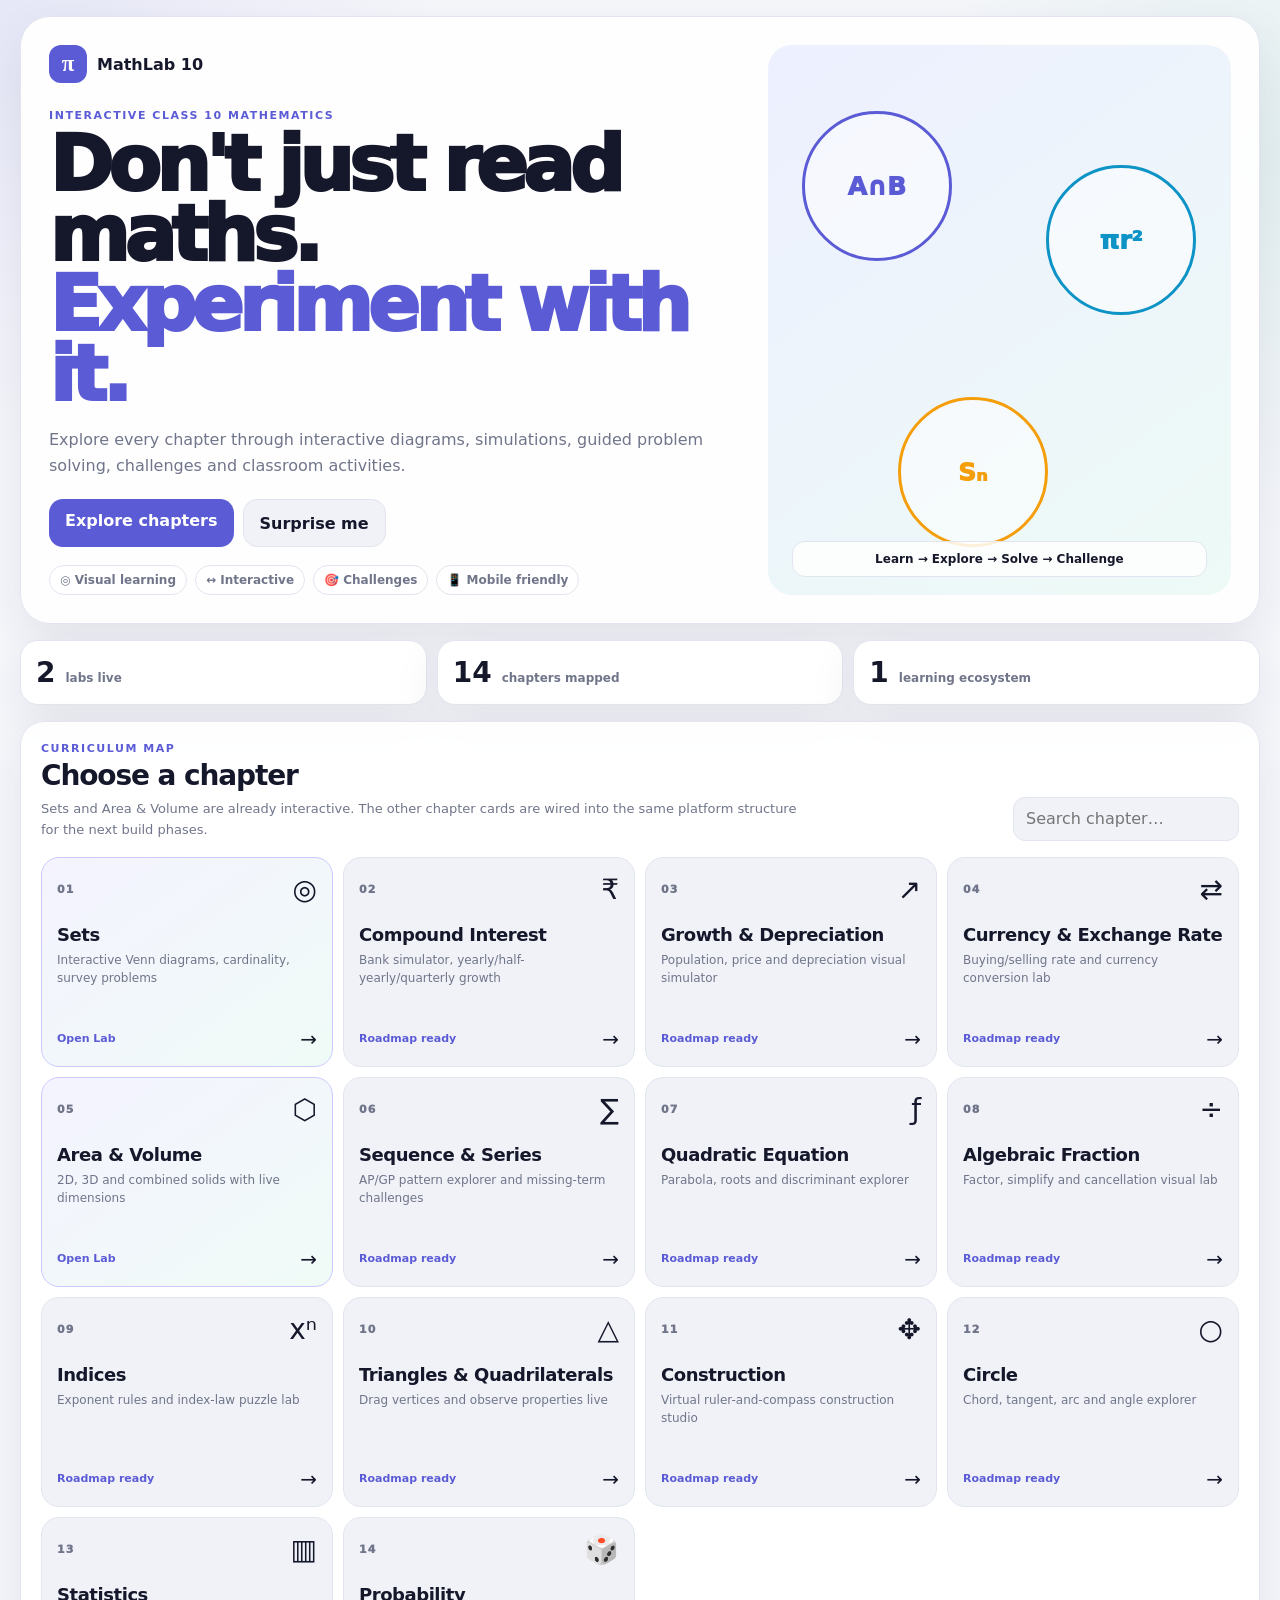
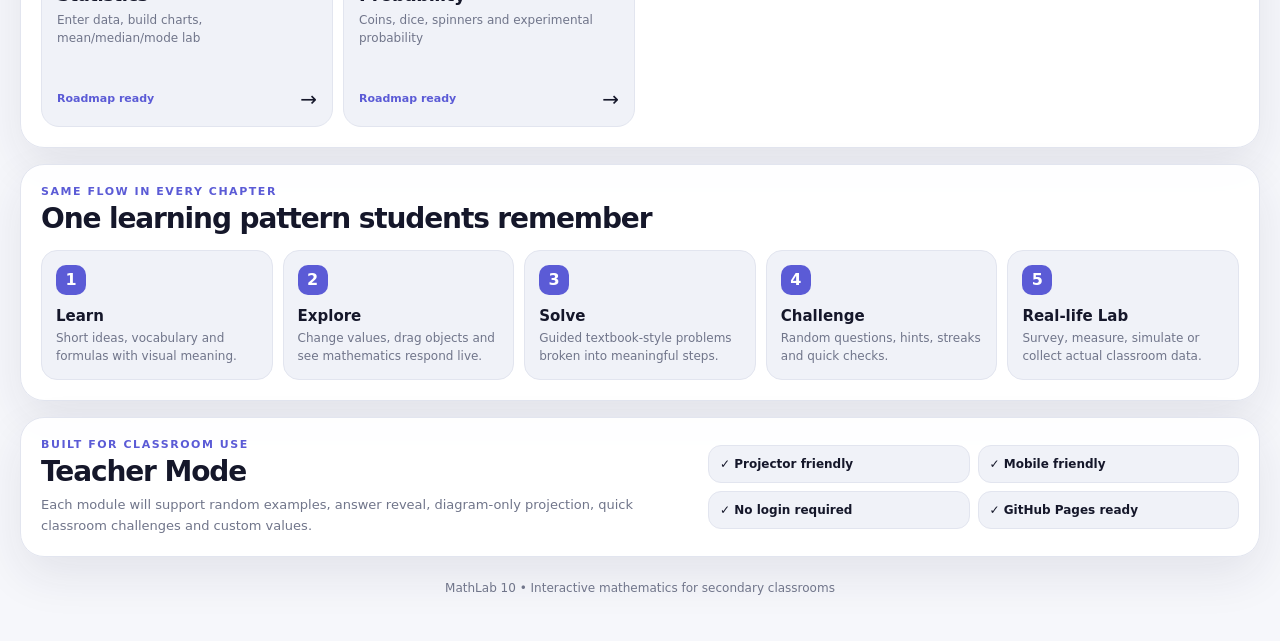
==== index.html @ 8155bafa "Add files via upload" ====
<!DOCTYPE html>
<html lang="en">
<head>
<meta charset="UTF-8">
<meta name="viewport" content="width=device-width, initial-scale=1.0">
<meta name="theme-color" content="#5b5bd6">
<meta name="description" content="MathLab 10 — Interactive Class 10 Mathematics learning labs">
<title>MathLab 10 — Interactive Mathematics</title>
<link rel="stylesheet" href="styles.css">
</head>
<body>
<main class="app">
  <section class="hero">
    <div class="hero-copy">
      <div class="brandline"><span class="logo">π</span><span>MathLab 10</span></div>
      <div class="eyebrow">Interactive Class 10 Mathematics</div>
      <h1>Don't just read maths.<br><span>Experiment with it.</span></h1>
      <p>Explore every chapter through interactive diagrams, simulations, guided problem solving, challenges and classroom activities.</p>
      <div class="hero-actions">
        <a class="primary-btn" href="#chapters">Explore chapters</a>
        <button class="ghost-btn" id="randomChapter">Surprise me</button>
      </div>
      <div class="hero-pills">
        <span>◎ Visual learning</span><span>↔ Interactive</span><span>🎯 Challenges</span><span>📱 Mobile friendly</span>
      </div>
    </div>
    <div class="hero-visual" aria-hidden="true">
      <div class="orb one">A∩B</div><div class="orb two">πr²</div><div class="orb three">Sₙ</div>
      <div class="mini-board">Learn → Explore → Solve → Challenge</div>
    </div>
  </section>

  <section class="progress-strip">
    <div><strong>2</strong><span>labs live</span></div>
    <div><strong>14</strong><span>chapters mapped</span></div>
    <div><strong>1</strong><span>learning ecosystem</span></div>
  </section>

  <section id="chapters" class="chapter-section">
    <div class="section-head">
      <div>
        <div class="eyebrow">Curriculum map</div>
        <h2>Choose a chapter</h2>
        <p>Sets and Area & Volume are already interactive. The other chapter cards are wired into the same platform structure for the next build phases.</p>
      </div>
      <div class="search-wrap">
        <input id="chapterSearch" type="search" placeholder="Search chapter…">
      </div>
    </div>
    <div class="chapter-grid" id="chapterGrid">
      <a class="chapter-card ready" href="modules/sets/index.html" data-title="sets">
      <div class="chapter-top"><span class="chapter-num">01</span><span class="chapter-icon">◎</span></div>
      <h3>Sets</h3>
      <p>Interactive Venn diagrams, cardinality, survey problems</p>
      <div class="chapter-foot"><span class="status">Open Lab</span><span class="arrow">→</span></div>
    </a>
<a class="chapter-card planned" href="chapter.html?c=2" data-title="compound interest">
      <div class="chapter-top"><span class="chapter-num">02</span><span class="chapter-icon">₹</span></div>
      <h3>Compound Interest</h3>
      <p>Bank simulator, yearly/half-yearly/quarterly growth</p>
      <div class="chapter-foot"><span class="status">Roadmap ready</span><span class="arrow">→</span></div>
    </a>
<a class="chapter-card planned" href="chapter.html?c=3" data-title="growth & depreciation">
      <div class="chapter-top"><span class="chapter-num">03</span><span class="chapter-icon">↗</span></div>
      <h3>Growth & Depreciation</h3>
      <p>Population, price and depreciation visual simulator</p>
      <div class="chapter-foot"><span class="status">Roadmap ready</span><span class="arrow">→</span></div>
    </a>
<a class="chapter-card planned" href="chapter.html?c=4" data-title="currency & exchange rate">
      <div class="chapter-top"><span class="chapter-num">04</span><span class="chapter-icon">⇄</span></div>
      <h3>Currency & Exchange Rate</h3>
      <p>Buying/selling rate and currency conversion lab</p>
      <div class="chapter-foot"><span class="status">Roadmap ready</span><span class="arrow">→</span></div>
    </a>
<a class="chapter-card ready" href="modules/mensuration/index.html" data-title="area & volume">
      <div class="chapter-top"><span class="chapter-num">05</span><span class="chapter-icon">⬡</span></div>
      <h3>Area & Volume</h3>
      <p>2D, 3D and combined solids with live dimensions</p>
      <div class="chapter-foot"><span class="status">Open Lab</span><span class="arrow">→</span></div>
    </a>
<a class="chapter-card planned" href="chapter.html?c=6" data-title="sequence & series">
      <div class="chapter-top"><span class="chapter-num">06</span><span class="chapter-icon">∑</span></div>
      <h3>Sequence & Series</h3>
      <p>AP/GP pattern explorer and missing-term challenges</p>
      <div class="chapter-foot"><span class="status">Roadmap ready</span><span class="arrow">→</span></div>
    </a>
<a class="chapter-card planned" href="chapter.html?c=7" data-title="quadratic equation">
      <div class="chapter-top"><span class="chapter-num">07</span><span class="chapter-icon">ƒ</span></div>
      <h3>Quadratic Equation</h3>
      <p>Parabola, roots and discriminant explorer</p>
      <div class="chapter-foot"><span class="status">Roadmap ready</span><span class="arrow">→</span></div>
    </a>
<a class="chapter-card planned" href="chapter.html?c=8" data-title="algebraic fraction">
      <div class="chapter-top"><span class="chapter-num">08</span><span class="chapter-icon">÷</span></div>
      <h3>Algebraic Fraction</h3>
      <p>Factor, simplify and cancellation visual lab</p>
      <div class="chapter-foot"><span class="status">Roadmap ready</span><span class="arrow">→</span></div>
    </a>
<a class="chapter-card planned" href="chapter.html?c=9" data-title="indices">
      <div class="chapter-top"><span class="chapter-num">09</span><span class="chapter-icon">xⁿ</span></div>
      <h3>Indices</h3>
      <p>Exponent rules and index-law puzzle lab</p>
      <div class="chapter-foot"><span class="status">Roadmap ready</span><span class="arrow">→</span></div>
    </a>
<a class="chapter-card planned" href="chapter.html?c=10" data-title="triangles & quadrilaterals">
      <div class="chapter-top"><span class="chapter-num">10</span><span class="chapter-icon">△</span></div>
      <h3>Triangles & Quadrilaterals</h3>
      <p>Drag vertices and observe properties live</p>
      <div class="chapter-foot"><span class="status">Roadmap ready</span><span class="arrow">→</span></div>
    </a>
<a class="chapter-card planned" href="chapter.html?c=11" data-title="construction">
      <div class="chapter-top"><span class="chapter-num">11</span><span class="chapter-icon">✥</span></div>
      <h3>Construction</h3>
      <p>Virtual ruler-and-compass construction studio</p>
      <div class="chapter-foot"><span class="status">Roadmap ready</span><span class="arrow">→</span></div>
    </a>
<a class="chapter-card planned" href="chapter.html?c=12" data-title="circle">
      <div class="chapter-top"><span class="chapter-num">12</span><span class="chapter-icon">○</span></div>
      <h3>Circle</h3>
      <p>Chord, tangent, arc and angle explorer</p>
      <div class="chapter-foot"><span class="status">Roadmap ready</span><span class="arrow">→</span></div>
    </a>
<a class="chapter-card planned" href="chapter.html?c=13" data-title="statistics">
      <div class="chapter-top"><span class="chapter-num">13</span><span class="chapter-icon">▥</span></div>
      <h3>Statistics</h3>
      <p>Enter data, build charts, mean/median/mode lab</p>
      <div class="chapter-foot"><span class="status">Roadmap ready</span><span class="arrow">→</span></div>
    </a>
<a class="chapter-card planned" href="chapter.html?c=14" data-title="probability">
      <div class="chapter-top"><span class="chapter-num">14</span><span class="chapter-icon">🎲</span></div>
      <h3>Probability</h3>
      <p>Coins, dice, spinners and experimental probability</p>
      <div class="chapter-foot"><span class="status">Roadmap ready</span><span class="arrow">→</span></div>
    </a>
    </div>
  </section>

  <section class="learning-flow">
    <div class="section-head">
      <div><div class="eyebrow">Same flow in every chapter</div><h2>One learning pattern students remember</h2></div>
    </div>
    <div class="flow-grid">
      <article><b>1</b><h3>Learn</h3><p>Short ideas, vocabulary and formulas with visual meaning.</p></article>
      <article><b>2</b><h3>Explore</h3><p>Change values, drag objects and see mathematics respond live.</p></article>
      <article><b>3</b><h3>Solve</h3><p>Guided textbook-style problems broken into meaningful steps.</p></article>
      <article><b>4</b><h3>Challenge</h3><p>Random questions, hints, streaks and quick checks.</p></article>
      <article><b>5</b><h3>Real-life Lab</h3><p>Survey, measure, simulate or collect actual classroom data.</p></article>
    </div>
  </section>

  <section class="teacher-panel">
    <div>
      <div class="eyebrow">Built for classroom use</div>
      <h2>Teacher Mode</h2>
      <p>Each module will support random examples, answer reveal, diagram-only projection, quick classroom challenges and custom values.</p>
    </div>
    <div class="teacher-list">
      <span>✓ Projector friendly</span><span>✓ Mobile friendly</span><span>✓ No login required</span><span>✓ GitHub Pages ready</span>
    </div>
  </section>

  <footer>MathLab 10 • Interactive mathematics for secondary classrooms</footer>
</main>
<script src="app.js"></script>
</body>
</html>
---- styles.css ----
:root{
  --bg:#f6f7fb;--card:#fff;--panel:#f0f2f8;--text:#15172a;--muted:#70758a;
  --border:#e2e5ef;--accent:#5b5bd6;--accent2:#18a37a;--warm:#f59e0b;
  --shadow:0 18px 48px rgba(28,34,65,.09);--radius:24px;
}
*{box-sizing:border-box}
html{scroll-behavior:smooth}
body{margin:0;min-width:320px;background:
 radial-gradient(circle at 0 0,rgba(91,91,214,.10),transparent 28rem),
 radial-gradient(circle at 100% 7%,rgba(24,163,122,.08),transparent 24rem),var(--bg);
 color:var(--text);font-family:Inter,ui-sans-serif,system-ui,-apple-system,BlinkMacSystemFont,"Segoe UI",sans-serif}
a{text-decoration:none;color:inherit}button,input{font:inherit}
button{cursor:pointer}
.app{width:min(1240px,calc(100% - 24px));margin:16px auto 38px;display:grid;gap:16px}
.hero{display:grid;grid-template-columns:minmax(0,1.2fr) minmax(300px,.8fr);gap:24px;padding:28px;border:1px solid var(--border);border-radius:30px;background:rgba(255,255,255,.94);box-shadow:var(--shadow);overflow:hidden}
.brandline{display:flex;align-items:center;gap:10px;font-weight:900;margin-bottom:26px}
.logo{width:38px;height:38px;border-radius:12px;display:grid;place-items:center;background:var(--accent);color:#fff;font-family:Georgia,serif;font-size:23px}
.eyebrow{font-size:11px;font-weight:900;letter-spacing:.14em;text-transform:uppercase;color:var(--accent)}
.hero h1{font-size:clamp(2.5rem,6vw,5.5rem);line-height:.91;letter-spacing:-.065em;margin:8px 0 0;font-weight:950}
.hero h1 span{color:var(--accent)}
.hero p{max-width:730px;color:var(--muted);font-size:16px;line-height:1.65;margin:17px 0 0}
.hero-actions{display:flex;gap:9px;flex-wrap:wrap;margin-top:20px}
.primary-btn,.ghost-btn{min-height:48px;border-radius:14px;padding:12px 16px;font-weight:850}
.primary-btn{background:var(--accent);color:#fff}
.ghost-btn{border:1px solid var(--border);background:var(--panel);color:var(--text)}
.hero-pills{display:flex;gap:8px;flex-wrap:wrap;margin-top:18px;color:var(--muted);font-size:12px;font-weight:800}
.hero-pills span{padding:7px 10px;border-radius:999px;border:1px solid var(--border);background:#fff}
.hero-visual{min-height:390px;border-radius:24px;background:linear-gradient(145deg,#edf0ff,#edfaf6);position:relative;overflow:hidden}
.orb{position:absolute;width:150px;height:150px;border-radius:50%;display:grid;place-items:center;font-weight:950;font-size:25px;border:3px solid;background:rgba(255,255,255,.45)}
.orb.one{left:34px;top:66px;color:var(--accent);border-color:var(--accent)}
.orb.two{right:35px;top:120px;color:#0d93c5;border-color:#0d93c5}
.orb.three{left:130px;bottom:48px;color:var(--warm);border-color:var(--warm)}
.mini-board{position:absolute;left:24px;right:24px;bottom:18px;background:rgba(255,255,255,.85);border:1px solid var(--border);border-radius:13px;padding:10px;text-align:center;font-size:12px;font-weight:850}
.progress-strip{display:grid;grid-template-columns:repeat(3,1fr);gap:10px}
.progress-strip div{background:#fff;border:1px solid var(--border);border-radius:18px;padding:15px;display:flex;gap:10px;align-items:baseline;box-shadow:var(--shadow)}
.progress-strip strong{font-size:28px}.progress-strip span{font-size:12px;color:var(--muted);font-weight:800}
.chapter-section,.learning-flow,.teacher-panel{background:rgba(255,255,255,.96);border:1px solid var(--border);border-radius:var(--radius);padding:20px;box-shadow:var(--shadow)}
.section-head{display:flex;align-items:end;justify-content:space-between;gap:14px;flex-wrap:wrap}
.section-head h2,.teacher-panel h2{margin:4px 0 0;font-size:28px;letter-spacing:-.04em}
.section-head p,.teacher-panel p{max-width:760px;color:var(--muted);font-size:13px;line-height:1.6;margin:7px 0 0}
.search-wrap input{min-height:44px;border:1px solid var(--border);border-radius:12px;padding:0 12px;background:var(--panel);color:var(--text);min-width:220px}
.chapter-grid{display:grid;grid-template-columns:repeat(4,minmax(0,1fr));gap:10px;margin-top:16px}
.chapter-card{border:1px solid var(--border);border-radius:18px;padding:15px;background:var(--panel);min-width:0;transition:.18s ease;display:flex;flex-direction:column;min-height:210px}
.chapter-card.ready{background:linear-gradient(145deg,#f4f3ff,#f0fbf7);border-color:#cbc9ff}
.chapter-top{display:flex;align-items:center;justify-content:space-between}
.chapter-num{font-size:11px;font-weight:950;color:var(--muted);letter-spacing:.1em}
.chapter-icon{font-size:28px}
.chapter-card h3{margin:18px 0 6px;font-size:18px;letter-spacing:-.025em}
.chapter-card p{margin:0;color:var(--muted);font-size:12px;line-height:1.55}
.chapter-foot{display:flex;align-items:center;justify-content:space-between;margin-top:auto;padding-top:18px}
.status{font-size:11px;font-weight:900;color:var(--accent)}
.arrow{font-size:20px}
.chapter-card:hover{transform:translateY(-3px);box-shadow:0 12px 30px rgba(28,34,65,.10)}
.flow-grid{display:grid;grid-template-columns:repeat(5,minmax(0,1fr));gap:10px;margin-top:15px}
.flow-grid article{border:1px solid var(--border);border-radius:16px;padding:14px;background:var(--panel)}
.flow-grid b{width:30px;height:30px;border-radius:10px;background:var(--accent);color:#fff;display:grid;place-items:center}
.flow-grid h3{font-size:15px;margin:12px 0 4px}.flow-grid p{font-size:12px;line-height:1.5;color:var(--muted);margin:0}
.teacher-panel{display:grid;grid-template-columns:1.1fr .9fr;gap:18px;align-items:center}
.teacher-list{display:grid;grid-template-columns:1fr 1fr;gap:8px}
.teacher-list span{border:1px solid var(--border);border-radius:13px;padding:11px;background:var(--panel);font-size:12px;font-weight:850}
footer{text-align:center;color:var(--muted);font-size:12px;padding:8px 0}
@media(max-width:1000px){.chapter-grid{grid-template-columns:repeat(3,1fr)}.flow-grid{grid-template-columns:repeat(3,1fr)}}
@media(max-width:800px){.hero{grid-template-columns:1fr}.hero-visual{display:none}.chapter-grid{grid-template-columns:repeat(2,1fr)}.teacher-panel{grid-template-columns:1fr}.flow-grid{grid-template-columns:1fr 1fr}}
@media(max-width:560px){.app{width:min(100% - 16px,1240px);margin-top:8px}.hero,.chapter-section,.learning-flow,.teacher-panel{padding:14px;border-radius:18px}.hero h1{font-size:clamp(2.4rem,13vw,3.6rem)}.progress-strip{grid-template-columns:1fr}.chapter-grid{grid-template-columns:1fr}.flow-grid,.teacher-list{grid-template-columns:1fr}.search-wrap,.search-wrap input{width:100%}}
@media(prefers-reduced-motion:reduce){*{scroll-behavior:auto!important;transition:none!important}}
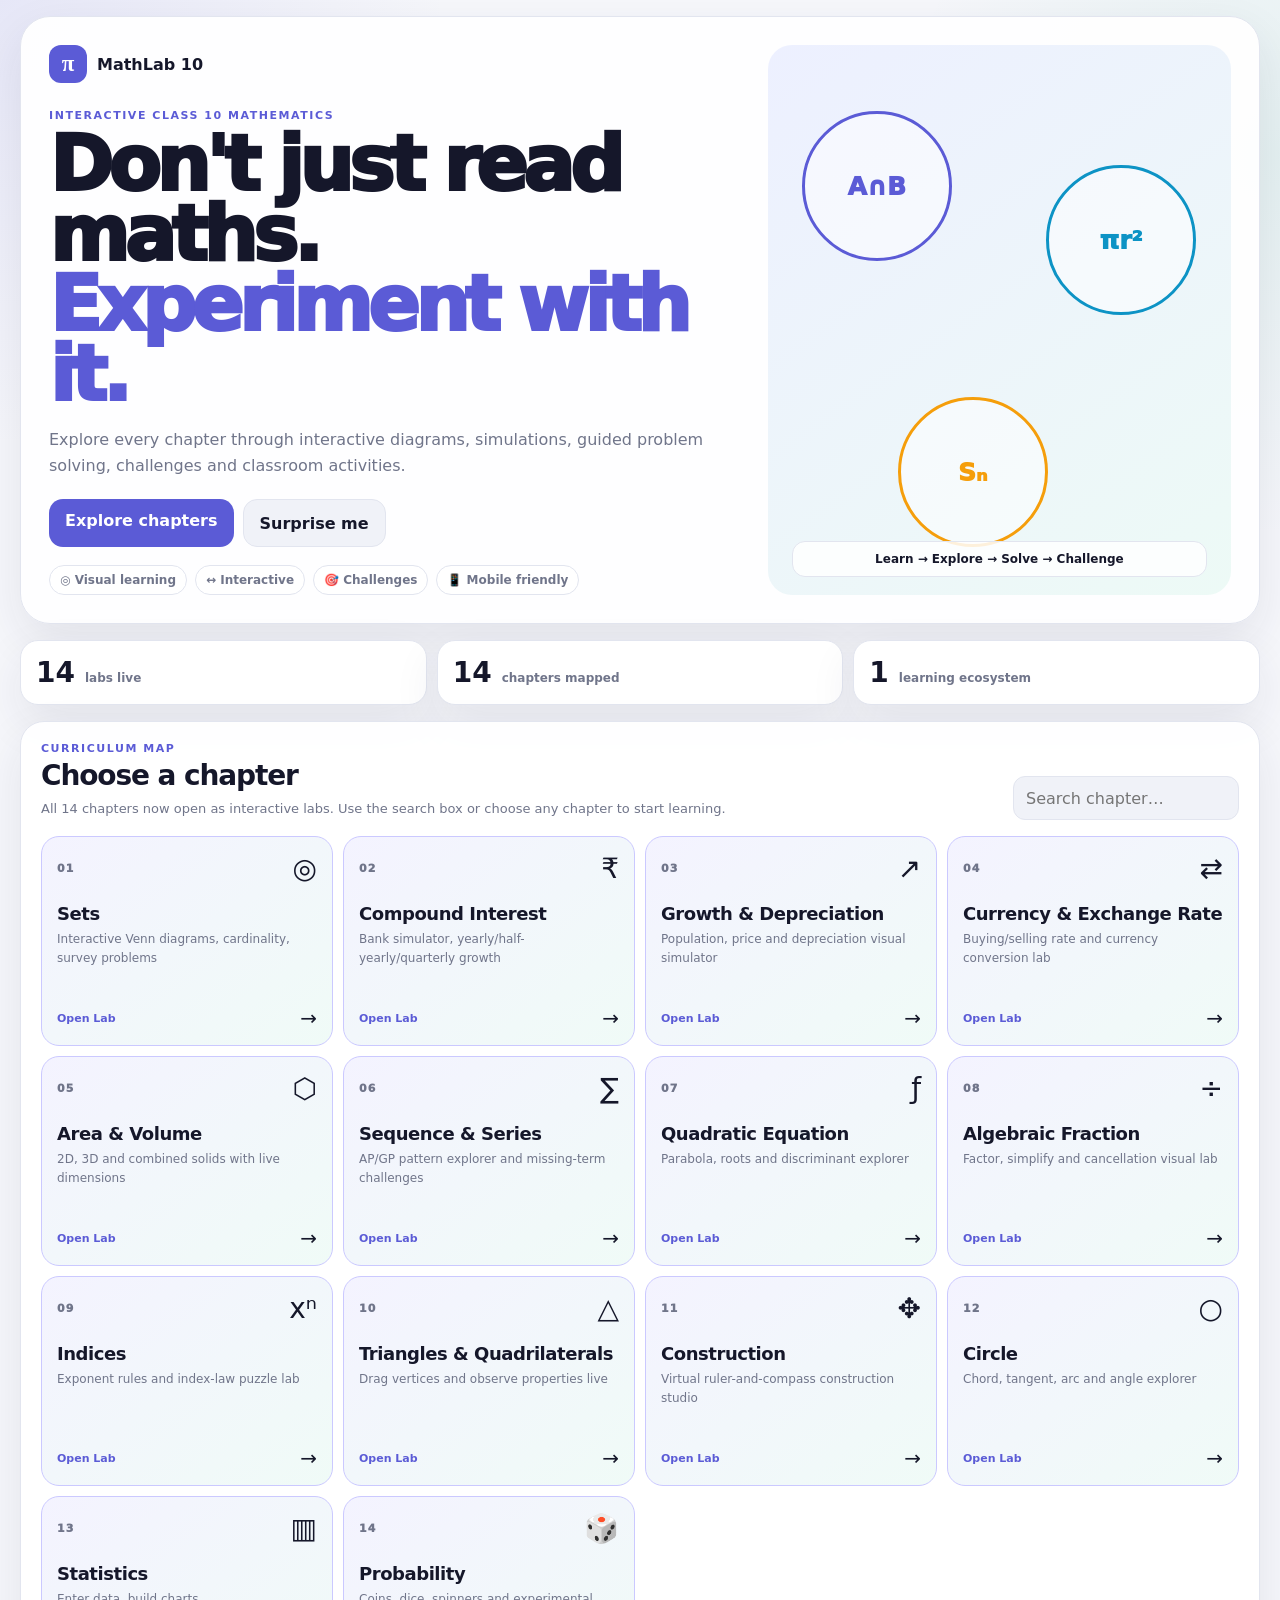
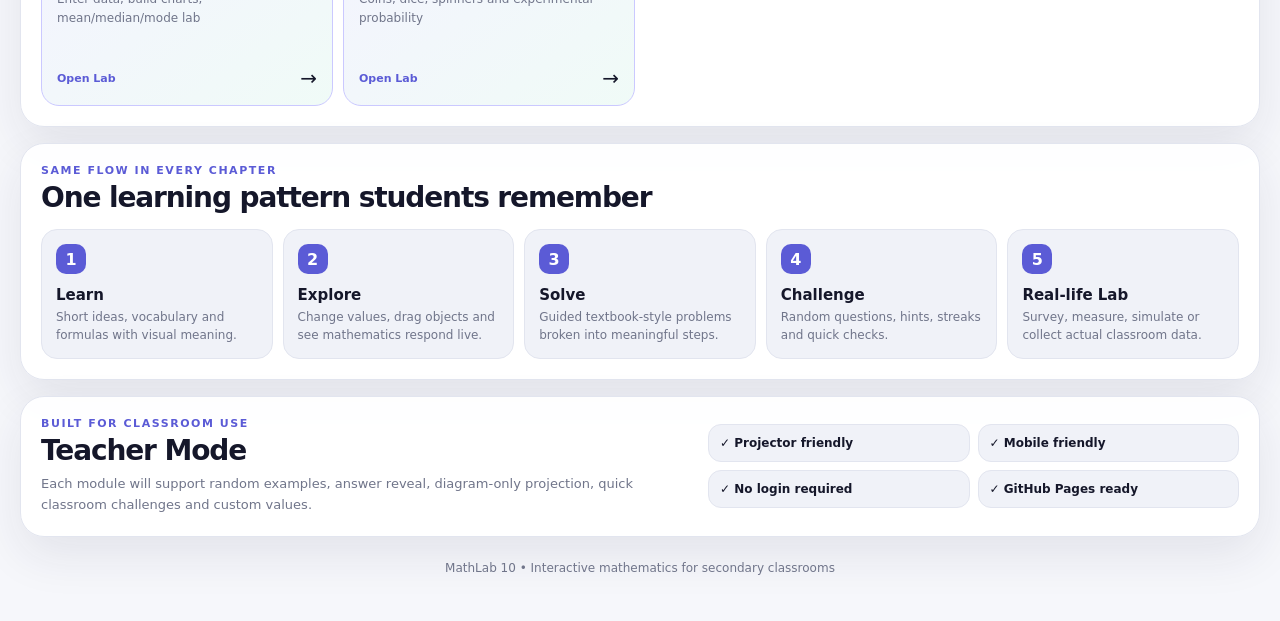
==== commit e4f240ce: "Add files via upload" ====
--- a/index.html
+++ b/index.html
@@ -31,7 +31,7 @@
   </section>
 
   <section class="progress-strip">
-    <div><strong>2</strong><span>labs live</span></div>
+    <div><strong>14</strong><span>labs live</span></div>
     <div><strong>14</strong><span>chapters mapped</span></div>
     <div><strong>1</strong><span>learning ecosystem</span></div>
   </section>
@@ -41,7 +41,7 @@
       <div>
         <div class="eyebrow">Curriculum map</div>
         <h2>Choose a chapter</h2>
-        <p>Sets and Area & Volume are already interactive. The other chapter cards are wired into the same platform structure for the next build phases.</p>
+        <p>All 14 chapters now open as interactive labs. Use the search box or choose any chapter to start learning.</p>
       </div>
       <div class="search-wrap">
         <input id="chapterSearch" type="search" placeholder="Search chapter…">
@@ -54,23 +54,23 @@
       <p>Interactive Venn diagrams, cardinality, survey problems</p>
       <div class="chapter-foot"><span class="status">Open Lab</span><span class="arrow">→</span></div>
     </a>
-<a class="chapter-card planned" href="chapter.html?c=2" data-title="compound interest">
+<a class="chapter-card ready" href="modules/compound-interest/index.html" data-title="compound interest">
       <div class="chapter-top"><span class="chapter-num">02</span><span class="chapter-icon">₹</span></div>
       <h3>Compound Interest</h3>
       <p>Bank simulator, yearly/half-yearly/quarterly growth</p>
-      <div class="chapter-foot"><span class="status">Roadmap ready</span><span class="arrow">→</span></div>
+      <div class="chapter-foot"><span class="status">Open Lab</span><span class="arrow">→</span></div>
     </a>
-<a class="chapter-card planned" href="chapter.html?c=3" data-title="growth & depreciation">
+<a class="chapter-card ready" href="modules/growth-depreciation/index.html" data-title="growth & depreciation">
       <div class="chapter-top"><span class="chapter-num">03</span><span class="chapter-icon">↗</span></div>
       <h3>Growth & Depreciation</h3>
       <p>Population, price and depreciation visual simulator</p>
-      <div class="chapter-foot"><span class="status">Roadmap ready</span><span class="arrow">→</span></div>
+      <div class="chapter-foot"><span class="status">Open Lab</span><span class="arrow">→</span></div>
     </a>
-<a class="chapter-card planned" href="chapter.html?c=4" data-title="currency & exchange rate">
+<a class="chapter-card ready" href="modules/currency-exchange/index.html" data-title="currency & exchange rate">
       <div class="chapter-top"><span class="chapter-num">04</span><span class="chapter-icon">⇄</span></div>
       <h3>Currency & Exchange Rate</h3>
       <p>Buying/selling rate and currency conversion lab</p>
-      <div class="chapter-foot"><span class="status">Roadmap ready</span><span class="arrow">→</span></div>
+      <div class="chapter-foot"><span class="status">Open Lab</span><span class="arrow">→</span></div>
     </a>
 <a class="chapter-card ready" href="modules/mensuration/index.html" data-title="area & volume">
       <div class="chapter-top"><span class="chapter-num">05</span><span class="chapter-icon">⬡</span></div>
@@ -78,59 +78,59 @@
       <p>2D, 3D and combined solids with live dimensions</p>
       <div class="chapter-foot"><span class="status">Open Lab</span><span class="arrow">→</span></div>
     </a>
-<a class="chapter-card planned" href="chapter.html?c=6" data-title="sequence & series">
+<a class="chapter-card ready" href="modules/sequence-series/index.html" data-title="sequence & series">
       <div class="chapter-top"><span class="chapter-num">06</span><span class="chapter-icon">∑</span></div>
       <h3>Sequence & Series</h3>
       <p>AP/GP pattern explorer and missing-term challenges</p>
-      <div class="chapter-foot"><span class="status">Roadmap ready</span><span class="arrow">→</span></div>
+      <div class="chapter-foot"><span class="status">Open Lab</span><span class="arrow">→</span></div>
     </a>
-<a class="chapter-card planned" href="chapter.html?c=7" data-title="quadratic equation">
+<a class="chapter-card ready" href="modules/quadratic-equation/index.html" data-title="quadratic equation">
       <div class="chapter-top"><span class="chapter-num">07</span><span class="chapter-icon">ƒ</span></div>
       <h3>Quadratic Equation</h3>
       <p>Parabola, roots and discriminant explorer</p>
-      <div class="chapter-foot"><span class="status">Roadmap ready</span><span class="arrow">→</span></div>
+      <div class="chapter-foot"><span class="status">Open Lab</span><span class="arrow">→</span></div>
     </a>
-<a class="chapter-card planned" href="chapter.html?c=8" data-title="algebraic fraction">
+<a class="chapter-card ready" href="modules/algebraic-fraction/index.html" data-title="algebraic fraction">
       <div class="chapter-top"><span class="chapter-num">08</span><span class="chapter-icon">÷</span></div>
       <h3>Algebraic Fraction</h3>
       <p>Factor, simplify and cancellation visual lab</p>
-      <div class="chapter-foot"><span class="status">Roadmap ready</span><span class="arrow">→</span></div>
+      <div class="chapter-foot"><span class="status">Open Lab</span><span class="arrow">→</span></div>
     </a>
-<a class="chapter-card planned" href="chapter.html?c=9" data-title="indices">
+<a class="chapter-card ready" href="modules/indices/index.html" data-title="indices">
       <div class="chapter-top"><span class="chapter-num">09</span><span class="chapter-icon">xⁿ</span></div>
       <h3>Indices</h3>
       <p>Exponent rules and index-law puzzle lab</p>
-      <div class="chapter-foot"><span class="status">Roadmap ready</span><span class="arrow">→</span></div>
+      <div class="chapter-foot"><span class="status">Open Lab</span><span class="arrow">→</span></div>
     </a>
-<a class="chapter-card planned" href="chapter.html?c=10" data-title="triangles & quadrilaterals">
+<a class="chapter-card ready" href="modules/triangles-quadrilaterals/index.html" data-title="triangles & quadrilaterals">
       <div class="chapter-top"><span class="chapter-num">10</span><span class="chapter-icon">△</span></div>
       <h3>Triangles & Quadrilaterals</h3>
       <p>Drag vertices and observe properties live</p>
-      <div class="chapter-foot"><span class="status">Roadmap ready</span><span class="arrow">→</span></div>
+      <div class="chapter-foot"><span class="status">Open Lab</span><span class="arrow">→</span></div>
     </a>
-<a class="chapter-card planned" href="chapter.html?c=11" data-title="construction">
+<a class="chapter-card ready" href="modules/construction/index.html" data-title="construction">
       <div class="chapter-top"><span class="chapter-num">11</span><span class="chapter-icon">✥</span></div>
       <h3>Construction</h3>
       <p>Virtual ruler-and-compass construction studio</p>
-      <div class="chapter-foot"><span class="status">Roadmap ready</span><span class="arrow">→</span></div>
+      <div class="chapter-foot"><span class="status">Open Lab</span><span class="arrow">→</span></div>
     </a>
-<a class="chapter-card planned" href="chapter.html?c=12" data-title="circle">
+<a class="chapter-card ready" href="modules/circle/index.html" data-title="circle">
       <div class="chapter-top"><span class="chapter-num">12</span><span class="chapter-icon">○</span></div>
       <h3>Circle</h3>
       <p>Chord, tangent, arc and angle explorer</p>
-      <div class="chapter-foot"><span class="status">Roadmap ready</span><span class="arrow">→</span></div>
+      <div class="chapter-foot"><span class="status">Open Lab</span><span class="arrow">→</span></div>
     </a>
-<a class="chapter-card planned" href="chapter.html?c=13" data-title="statistics">
+<a class="chapter-card ready" href="modules/statistics/index.html" data-title="statistics">
       <div class="chapter-top"><span class="chapter-num">13</span><span class="chapter-icon">▥</span></div>
       <h3>Statistics</h3>
       <p>Enter data, build charts, mean/median/mode lab</p>
-      <div class="chapter-foot"><span class="status">Roadmap ready</span><span class="arrow">→</span></div>
+      <div class="chapter-foot"><span class="status">Open Lab</span><span class="arrow">→</span></div>
     </a>
-<a class="chapter-card planned" href="chapter.html?c=14" data-title="probability">
+<a class="chapter-card ready" href="modules/probability/index.html" data-title="probability">
       <div class="chapter-top"><span class="chapter-num">14</span><span class="chapter-icon">🎲</span></div>
       <h3>Probability</h3>
       <p>Coins, dice, spinners and experimental probability</p>
-      <div class="chapter-foot"><span class="status">Roadmap ready</span><span class="arrow">→</span></div>
+      <div class="chapter-foot"><span class="status">Open Lab</span><span class="arrow">→</span></div>
     </a>
     </div>
   </section>
